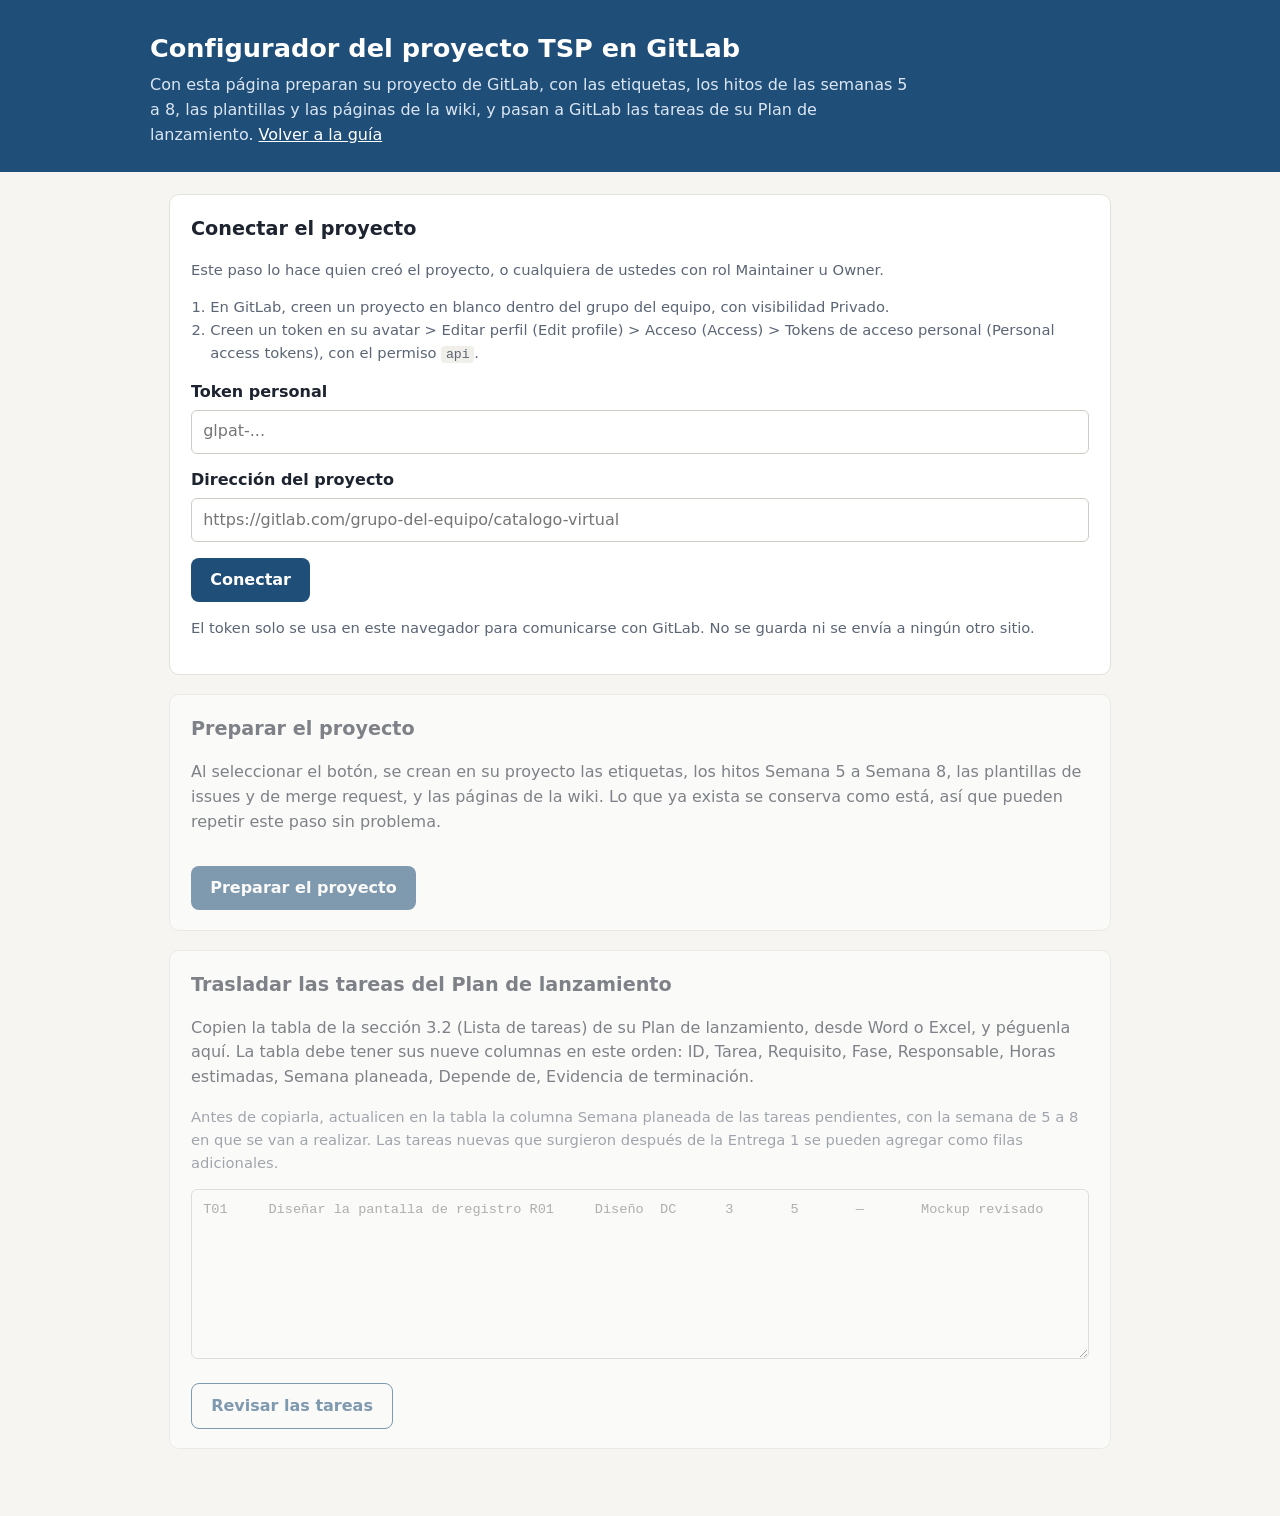
==== configurador.html @ aa5e044d "Publicar la guía del proyecto TSP en GitLab y el configurador Co-Authored-By: Claude Opus 5.5 <norep" ====
<!DOCTYPE html>
<html lang="es">
<head>
<meta charset="utf-8">
<meta name="viewport" content="width=device-width, initial-scale=1">
<title>Configurador del proyecto TSP en GitLab</title>
<style>
:root{--bg:#f6f5f2;--panel:#fff;--ink:#1d2430;--muted:#5b6575;--line:#e3e1dc;--accent:#1f4e79;--accent-soft:#e7eef6;--ok:#2e6b3f;--ok-soft:#e5f0e8;--bad:#8a2c22;--bad-soft:#f8e3e1;--warn:#7a4b12;--warn-soft:#f6eee2}
*{box-sizing:border-box}
body{margin:0;background:var(--bg);color:var(--ink);font:16px/1.55 system-ui,-apple-system,"Segoe UI",Roboto,Arial,sans-serif}
header{background:var(--accent);color:#fff;padding:1.8rem 1.2rem 1.5rem}
header .w{max-width:980px;margin:0 auto}
header h1{margin:0 0 .3rem;font-size:1.6rem}
header p{margin:0;color:#dbe6f2;max-width:760px}
header a{color:#fff}
main{max-width:980px;margin:0 auto;padding:1.4rem 1.2rem 3rem}
.step{background:var(--panel);border:1px solid var(--line);border-radius:10px;padding:1.2rem 1.3rem;margin-bottom:1.2rem}
.step h2{margin:0 0 .4rem;font-size:1.2rem}
.step.locked{opacity:.55;pointer-events:none}
label{display:block;font-weight:600;margin:.9rem 0 .3rem}
input[type=text],input[type=password],textarea,select{width:100%;padding:.55rem .7rem;border:1px solid #cfccc5;border-radius:6px;font:inherit;background:#fff}
textarea{min-height:170px;font-family:ui-monospace,Menlo,Consolas,monospace;font-size:.85rem}
button{margin-top:1rem;background:var(--accent);color:#fff;border:0;border-radius:8px;padding:.6rem 1.2rem;font:inherit;font-weight:600;cursor:pointer}
button.sec{background:#fff;color:var(--accent);border:1px solid var(--accent)}
button:disabled{opacity:.5;cursor:default}
.hint{color:var(--muted);font-size:.92rem}
.log{margin-top:1rem;max-height:340px;overflow:auto;border:1px solid var(--line);border-radius:8px;padding:.4rem .6rem;background:#fbfaf8;font-size:.9rem;display:none}
.log div{padding:.15rem 0}
.ok{color:var(--ok)}.bad{color:var(--bad)}.skip{color:var(--muted)}
.msg{padding:.6rem .8rem;border-radius:8px;margin-top:.8rem}
.msg.ok{background:var(--ok-soft)}.msg.bad{background:var(--bad-soft)}.msg.warn{background:var(--warn-soft);color:var(--warn)}
table{width:100%;border-collapse:collapse;font-size:.86rem;margin-top:.8rem}
th,td{border-bottom:1px solid var(--line);padding:.35rem .45rem;text-align:left;vertical-align:top}
th{background:#efede8}
code{background:#f1efe9;padding:.1em .35em;border-radius:4px;font-size:.9em}
.map{display:grid;grid-template-columns:200px 1fr;gap:.4rem .8rem;align-items:center;margin-top:.6rem}
.chk{display:flex;gap:.5rem;align-items:flex-start;margin-top:.8rem}
.chk input{margin-top:.3rem}
ol{padding-left:1.2rem}
</style>
</head>
<body>
<header><div class="w">
  <h1>Configurador del proyecto TSP en GitLab</h1>
  <p>Con esta página preparan su proyecto de GitLab, con las etiquetas, los hitos de las semanas 5 a 8, las plantillas y las páginas de la wiki, y pasan a GitLab las tareas de su Plan de lanzamiento. <a href="index.html">Volver a la guía</a></p>
</div></header>
<main>

<section class="step" id="s1">
  <h2>Conectar el proyecto</h2>
  <p class="hint">Este paso lo hace quien creó el proyecto, o cualquiera de ustedes con rol Maintainer u Owner.</p>
  <ol class="hint">
    <li>En GitLab, creen un proyecto en blanco dentro del grupo del equipo, con visibilidad Privado.</li>
    <li>Creen un token en su avatar &gt; Editar perfil (Edit profile) &gt; Acceso (Access) &gt; Tokens de acceso personal (Personal access tokens), con el permiso <code>api</code>.</li>
  </ol>
  <label for="tk">Token personal</label>
  <input id="tk" type="password" autocomplete="off" placeholder="glpat-...">
  <label for="pr">Dirección del proyecto</label>
  <input id="pr" type="text" placeholder="https://gitlab.com/grupo-del-equipo/catalogo-virtual">
  <button id="bConn">Conectar</button>
  <div id="connMsg"></div>
  <p class="hint">El token solo se usa en este navegador para comunicarse con GitLab. No se guarda ni se envía a ningún otro sitio.</p>
</section>

<section class="step locked" id="s2">
  <h2>Preparar el proyecto</h2>
  <p>Al seleccionar el botón, se crean en su proyecto las etiquetas, los hitos Semana 5 a Semana 8, las plantillas de issues y de merge request, y las páginas de la wiki. Lo que ya exista se conserva como está, así que pueden repetir este paso sin problema.</p>
  <button id="bSetup">Preparar el proyecto</button>
  <div class="log" id="logSetup"></div>
  <div id="setupMsg"></div>
</section>

<section class="step locked" id="s3">
  <h2>Trasladar las tareas del Plan de lanzamiento</h2>
  <p>Copien la tabla de la sección 3.2 (Lista de tareas) de su Plan de lanzamiento, desde Word o Excel, y péguenla aquí. La tabla debe tener sus nueve columnas en este orden: ID, Tarea, Requisito, Fase, Responsable, Horas estimadas, Semana planeada, Depende de, Evidencia de terminación.</p>
  <p class="hint">Antes de copiarla, actualicen en la tabla la columna Semana planeada de las tareas pendientes, con la semana de 5 a 8 en que se van a realizar. Las tareas nuevas que surgieron después de la Entrega 1 se pueden agregar como filas adicionales.</p>
  <textarea id="tasks" placeholder="T01	Diseñar la pantalla de registro	R01	Diseño	DC	3	5	—	Mockup revisado"></textarea>
  <button class="sec" id="bParse">Revisar las tareas</button>
  <div id="parseMsg"></div>
  <div id="mapBox" style="display:none">
    <label>Responsables</label>
    <p class="hint">Elijan para cada responsable de la tabla su usuario de GitLab. Para que aparezcan en la lista, todos deben estar invitados al grupo o al proyecto.</p>
    <div class="map" id="map"></div>
    <div class="chk"><input type="checkbox" id="past"><label for="past" style="margin:0;font-weight:400">Incluir las tareas planeadas para las semanas 1 a 4. Se crean cerradas, con la etiqueta <code>plan-anterior</code>, como registro del plan inicial.</label></div>
    <div id="preview"></div>
    <button id="bCreate">Crear las tareas en GitLab</button>
    <div class="log" id="logTasks"></div>
    <div id="tasksMsg"></div>
  </div>
</section>

</main>
<script>
/* ===================== Datos del proyecto ===================== */
const MILESTONES = [
  {title:"Semana 5", start:"2026-11-16", due:"2026-11-22", description:"Relanzamiento en GitLab. Entrega 2 entre el 21 y el 24 de noviembre."},
  {title:"Semana 6", start:"2026-11-23", due:"2026-11-29", description:"Desarrollo, inspecciones y pruebas."},
  {title:"Semana 7", start:"2026-11-30", due:"2026-12-06", description:"Cierre del catálogo, postmortem y video."},
  {title:"Semana 8", start:"2026-12-07", due:"2026-12-08", description:"Entrega 3: 8 de diciembre."}
];
const FIRST_WEEK = 5;

const LABELS = [
  ["tarea","#428BCA","Trabajo del plan"],
  ["relanzamiento","#6B5B95","Actas del relanzamiento"],
  ["reunion-semanal","#5CB85C","Reunión semanal y reportes por rol"],
  ["defecto","#D9534F","Defecto registrado"],
  ["riesgo","#F0AD4E","Riesgo del proyecto"],
  ["cambio-de-plan","#8E6C88","Cambio o replanificación"],
  ["plan-anterior","#A0A0A0","Tarea del plan inicial, anterior a GitLab"],
  ["inyectado: requisitos","#E9967A","Fase en que se introdujo el defecto"],
  ["inyectado: diseño","#E9967A","Fase en que se introdujo el defecto"],
  ["inyectado: implementación","#E9967A","Fase en que se introdujo el defecto"],
  ["inyectado: pruebas","#E9967A","Fase en que se introdujo el defecto"],
  ["removido: revisión de diseño","#7FB3D5","Fase en que se encontró el defecto"],
  ["removido: revisión de código","#7FB3D5","Fase en que se encontró el defecto"],
  ["removido: inspección","#7FB3D5","Fase en que se encontró el defecto"],
  ["removido: pruebas","#7FB3D5","Fase en que se encontró el defecto"],
  ["removido: uso","#7FB3D5","Fase en que se encontró el defecto"],
  ["tipo: 10 documentación","#B0B7C3","Comentarios, mensajes"],
  ["tipo: 20 sintaxis","#B0B7C3","Ortografía del código, puntuación, formato de instrucciones"],
  ["tipo: 30 construcción","#B0B7C3","Gestión de cambios, librerías, control de versiones"],
  ["tipo: 40 asignación","#B0B7C3","Declaraciones, nombres duplicados, alcance, límites"],
  ["tipo: 50 interfaz","#B0B7C3","Llamadas a funciones, entrada y salida, formatos de usuario"],
  ["tipo: 60 chequeo","#B0B7C3","Mensajes de error, validaciones inadecuadas"],
  ["tipo: 70 datos","#B0B7C3","Estructura y contenido de los datos"],
  ["tipo: 80 función","#B0B7C3","Lógica, ciclos, recursión, cálculos"],
  ["tipo: 90 sistema","#B0B7C3","Configuración, tiempos, memoria"],
  ["tipo: 100 entorno","#B0B7C3","Diseño, compilación, pruebas u otras herramientas de soporte"],
  ["impacto: alto","#C0392B","Impacto del riesgo"],
  ["impacto: medio","#E67E22","Impacto del riesgo"],
  ["impacto: bajo","#F4D03F","Impacto del riesgo"],
  ["probabilidad: alta","#C0392B","Probabilidad del riesgo"],
  ["probabilidad: media","#E67E22","Probabilidad del riesgo"],
  ["probabilidad: baja","#F4D03F","Probabilidad del riesgo"]
];

const FASES = "Requisitos, Diseño, Revisión de diseño, Implementación, Revisión de código, Inspección, Pruebas, Integración, Corrección, Gestión";
const SPEND_HELP = `<!-- Registro de tiempo: cada integrante agrega un comentario con la fase en la primera línea y el tiempo en la segunda.
Fases: ${FASES}.
Ejemplo de comentario: primera línea "Implementación", segunda línea "/spend 1h 30m AAAA-MM-DD".
-->`;

const TEMPLATES = {
".gitlab/issue_templates/tarea.md": `**ID en el plan:**
**Requisito:**
**Fase planeada:**
**Depende de:**
**Evidencia de terminación:**
**Tamaño estimado (LOC):**
**Tamaño real (LOC):**

## Descripción

${SPEND_HELP}

/label ~tarea
`,
".gitlab/issue_templates/acta-de-relanzamiento.md": `| Campo | Registro |
| --- | --- |
| Fecha |  |
| Hora de inicio y de finalización |  |
| Modalidad y lugar o enlace |  |
| Moderó |  |
| Registró el acta |  |
| Asistentes |  |
| Ausentes y motivo |  |

## Temas del relanzamiento tratados en esta sesión

- [ ] Estado del proyecto y objetivos
- [ ] Roles y metas del equipo
- [ ] Estrategia de desarrollo
- [ ] Plan general y plan de la próxima fase
- [ ] Plan de calidad
- [ ] Planes individuales y consolidación del plan
- [ ] Evaluación de riesgos
- [ ] Postmortem del relanzamiento

## Desarrollo de cada tema

### Estado del proyecto y objetivos

### Roles y metas del equipo

### Estrategia de desarrollo

### Plan general y plan de la próxima fase

### Plan de calidad

### Planes individuales y consolidación del plan

### Evaluación de riesgos

### Postmortem del relanzamiento

<!-- Eliminen las secciones de los temas que no se trataron en esta sesión. -->

## Decisiones tomadas

| Decisión | Justificación |
| --- | --- |
|  |  |

## Dificultades identificadas

| Dificultad | Acción acordada |
| --- | --- |
|  |  |

## Compromisos

| Compromiso | Responsable | Fecha límite | Tarea relacionada |
| --- | --- | --- | --- |
|  |  |  | # |

**Próxima reunión:**

/label ~relanzamiento
`,
".gitlab/issue_templates/reunion-semanal.md": `| Campo | Registro |
| --- | --- |
| Semana |  |
| Fecha |  |
| Hora de inicio y de finalización |  |
| Modalidad y lugar o enlace |  |
| Moderó |  |
| Asistentes |  |
| Ausentes y motivo |  |

## Revisión de compromisos de la reunión anterior

## Estado del proyecto

<!-- Lo presenta el gerente de planeación con los datos del paquete de evidencias. -->

| Indicador | Semana | Acumulado |
| --- | --- | --- |
| Horas planeadas |  |  |
| Horas reales |  |  |
| Valor planeado (PV) |  |  |
| Valor ganado (EV) |  |  |
| Defectos registrados |  |  |

## Reportes por rol

<!-- Cada uno agrega un comentario con este formato:

**Reporte de:** (rol)
**Horas trabajadas esta semana:**
**Tareas terminadas:**
**Tareas para la próxima semana:**
**Novedades del rol:**
**Dificultades:**
-->

## Metas y riesgos

## Decisiones tomadas

| Decisión | Justificación |
| --- | --- |
|  |  |

## Compromisos

| Compromiso | Responsable | Fecha límite | Tarea relacionada |
| --- | --- | --- | --- |
|  |  |  | # |

/label ~reunion-semanal
`,
".gitlab/issue_templates/defecto.md": `| Campo | Registro |
| --- | --- |
| Detectado por |  |
| Fecha de detección |  |
| Tarea o merge request relacionado | # o ! |

## Descripción del defecto

Qué falla, dónde y cómo se reproduce.

## Análisis

Cómo se determinó la fase en que se introdujo el defecto.

## Corrección

| Campo | Registro |
| --- | --- |
| Corrigió |  |
| Fecha de corrección |  |
| Verificación realizada |  |

<!-- Asignen las etiquetas tipo, inyectado y removido que correspondan.
El tiempo de corrección se registra en este issue: primera línea "Corrección", segunda línea "/spend 30m AAAA-MM-DD".
-->

/label ~defecto
`,
".gitlab/issue_templates/riesgo.md": `| Campo | Registro |
| --- | --- |
| Responsable de seguimiento |  |
| Fecha de identificación |  |

## Descripción del riesgo

Qué podría ocurrir y por qué causa.

## Efecto sobre el proyecto

## Plan de prevención

## Plan de mitigación

## Seguimiento

<!-- Asignen una etiqueta de impacto y una de probabilidad. Cada cambio en la evaluación se registra como comentario. -->

/label ~riesgo
`,
".gitlab/issue_templates/cambio-de-plan.md": `| Campo | Registro |
| --- | --- |
| Versión del plan |  |
| Fecha |  |
| Aprobado por |  |

## Cambio realizado

## Motivo

## Efecto en tareas, horas o fechas

## Tareas afectadas o creadas

- #

/label ~cambio-de-plan
`,
".gitlab/merge_request_templates/inspeccion.md": `Closes #

## Revisión personal

- [ ] El autor revisó su código con la lista de chequeo de la wiki antes de solicitar la inspección.

## Inspección

| Campo | Registro |
| --- | --- |
| Inspector 1 | @ |
| Inspector 2 | @ |

## Tamaño del cambio

| Medida | Valor |
| --- | --- |
| Líneas agregadas (+) |  |
| Líneas borradas (−) |  |

## Defectos encontrados en la inspección

- #

<!-- Cada inspector registra su tiempo en este merge request: primera línea "Inspección", segunda línea "/spend 45m AAAA-MM-DD". -->
`
};

const WIKI = [
 {title:"Planteamiento del proyecto", content:`## Datos generales

| Campo | Información |
| --- | --- |
| Nombre del proyecto |  |
| Fecha de inicio del proyecto |  |
| Fecha de entrega final | 8 de diciembre |
| Documento de origen | Actividad evaluativa Construcción de una tienda virtual |

## Objetivo del producto

## Usuarios del producto

| Tipo de usuario | Descripción | Qué necesita hacer con el producto | Requisitos relacionados |
| --- | --- | --- | --- |
|  |  |  |  |

## Alcance

### El proyecto incluye

### El proyecto deja por fuera

## Requisitos y criterios de aceptación

| ID | Requisito | Origen | Criterio de aceptación |
| --- | --- | --- | --- |
| R01 |  |  |  |

## Criterios de éxito del equipo

| Criterio | Indicador o forma de medirlo | Meta | Responsable de seguimiento |
| --- | --- | --- | --- |
|  |  |  |  |

## Entorno de trabajo y tecnologías

| Elemento | Herramienta o tecnología elegida | Razón de la elección | Enlace |
| --- | --- | --- | --- |
| Interfaz de usuario (frontend) |  |  |  |
| Lógica y datos (backend, base de datos) |  |  |  |
| Repositorio de código y control de versiones | GitLab |  |  |
| Tablero de tareas | GitLab |  |  |
| Canal de comunicación del equipo |  |  |  |
| Documentos compartidos | Wiki de GitLab |  |  |
| Registro de tiempos | GitLab |  |  |
`},
 {title:"Equipo y roles", content:`## Integrantes

| Nombre completo | Iniciales | Usuario de GitLab | Conocimientos y experiencia relevantes | Interés principal en el proyecto |
| --- | --- | --- | --- | --- |
|  |  | @ |  |  |

## Asignación de roles

| Rol TSPi | Titular | Suplente | Responsabilidades concretas en este proyecto | Evidencia que produce |
| --- | --- | --- | --- | --- |
| Líder de equipo |  |  |  |  |
| Gerente de desarrollo |  |  |  |  |
| Gerente de planeación |  |  |  |  |
| Gerente de calidad y proceso |  |  |  |  |
| Gerente de soporte |  |  |  |  |

## Acuerdos de trabajo

| Aspecto | Acuerdo del equipo |
| --- | --- |
| Canal principal de comunicación y tiempo de respuesta esperado |  |
| Reuniones de equipo: día, hora, duración y modalidad |  |
| Lugar donde se registran tareas, tiempos, acuerdos y evidencias | GitLab |
| Revisión del trabajo y condiciones para dar una tarea por terminada |  |
| Manejo de bloqueos, retrasos e incumplimientos |  |
| Aprobación y registro de cambios al plan | Issue de cambio de plan |
| Toma de decisiones cuando no hay consenso |  |

## Disponibilidad semanal (horas de tarea)

| Integrante | Semana 5 | Semana 6 | Semana 7 | Semana 8 | Total |
| --- | --- | --- | --- | --- | --- |
|  |  |  |  |  |  |
| Total equipo |  |  |  |  |  |
`},
 {title:"Estrategia y proceso", content:`## Componentes del catálogo

| Componente | Requisitos que atiende | Tamaño estimado (LOC) | Responsable |
| --- | --- | --- | --- |
|  |  |  |  |
| Total |  |  |  |

## Orden de construcción e integración

## Proceso de desarrollo

1. Cada tarea de código se trabaja en una rama creada desde su issue.
2. El autor revisa su código con la lista de chequeo antes de solicitar la inspección.
3. Dos compañeros inspeccionan el merge request y registran cada hallazgo como comentario.
4. El autor registra los defectos, los corrige y solicita la verificación.
5. Con la aprobación de los inspectores, el autor integra el merge request y la tarea se cierra.

## Fases para el registro de tiempo

${FASES}.

## Reportes semanales por rol

| Rol | Qué reporta en la reunión semanal |
| --- | --- |
| Líder de equipo |  |
| Gerente de desarrollo |  |
| Gerente de planeación |  |
| Gerente de calidad y proceso |  |
| Gerente de soporte |  |
`},
 {title:"Plan de calidad", content:`## Metas de calidad

| Meta | Indicador | Valor esperado | Responsable |
| --- | --- | --- | --- |
| Densidad de defectos en pruebas | Defectos por KLOC | 5 o menos |  |
| Tasa de revisión en inspecciones | LOC por hora | 150 o menos |  |
|  |  |  |  |

## Defectos estimados por fase

| Fase | Defectos que se espera introducir | Defectos que se espera remover |
| --- | --- | --- |
| Diseño |  |  |
| Revisión de diseño |  |  |
| Implementación |  |  |
| Revisión de código |  |  |
| Inspección |  |  |
| Pruebas |  |  |

## Plan de pruebas

| Requisito | Caso de prueba | Resultado esperado | Responsable |
| --- | --- | --- | --- |
| R01 |  |  |  |
`},
 {title:"Listas de chequeo", content:`## Revisión de diseño

- [ ] Cada requisito asignado al componente tiene su diseño.
- [ ] Los datos de entrada y salida están definidos.
- [ ]

## Revisión de código

- [ ] El código cumple el estándar de codificación del equipo.
- [ ] Los nombres de variables y funciones son claros y no se repiten.
- [ ] Las validaciones de datos de entrada están completas.
- [ ] Los mensajes al usuario son correctos.
- [ ]

<!-- Cada uno agrega los puntos de los defectos que comete con mayor frecuencia. -->
`},
 {title:"Postmortem y conclusiones", content:`## Plan frente a resultados

| Medida | Planeado | Real | Diferencia |
| --- | --- | --- | --- |
| Horas de tarea |  |  |  |
| Tamaño (LOC) |  |  |  |
| Tareas terminadas |  |  |  |
| Valor ganado (EV) |  |  |  |
| Defectos |  |  |  |

## Métricas de calidad

| Métrica | Resultado | Meta |
| --- | --- | --- |
| Densidad de defectos (defectos por KLOC) |  |  |
| Tasa de revisión (LOC por hora) |  |  |
| Defectos por hora |  |  |
| Rendimiento (yield) |  |  |

## Reflexión del equipo

### Qué pasó durante el desarrollo del proyecto

### Cómo resolvieron las dificultades

### Cómo fue el manejo de los roles

### Si los reportes de trabajo reflejan el compromiso individual y del equipo

## Conclusiones

1.
`}
];

/* ===================== Utilidades ===================== */
const API = "https://gitlab.com/api/v4";
let TOKEN = "", PID = "", PROJECT = null, MEMBERS = [], ROWS = [], RESP = [];
const $ = id => document.getElementById(id);
const enc = encodeURIComponent;
function projPath(u){ try{ const x=new URL(u.trim()); return x.pathname.replace(/^\/+|\/+$/g,"").replace(/\/-\/.*$/,""); } catch(e){ return u.trim().replace(/^\/+|\/+$/g,""); } }
async function api(method, path, body){
  const opt = {method, headers:{"PRIVATE-TOKEN":TOKEN}};
  if(body!==undefined){ opt.headers["Content-Type"]="application/json"; opt.body=JSON.stringify(body); }
  const r = await fetch(API+path, opt);
  let data=null; const t=await r.text(); try{ data=t?JSON.parse(t):null; }catch(e){ data=t; }
  if(!r.ok){ const m = data && (data.message||data.error) ? JSON.stringify(data.message||data.error) : ("HTTP "+r.status); const err=new Error(m); err.status=r.status; throw err; }
  return data;
}
async function getAll(path){
  let page=1, out=[];
  for(;;){ const sep=path.includes("?")?"&":"?"; const d=await api("GET", `${path}${sep}per_page=100&page=${page}`); out=out.concat(d); if(d.length<100) break; page++; }
  return out;
}
function log(boxId, cls, txt){ const b=$(boxId); b.style.display="block"; const d=document.createElement("div"); d.className=cls; d.textContent=txt; b.appendChild(d); b.scrollTop=b.scrollHeight; }
function msg(id, cls, html){ $(id).innerHTML = `<div class="msg ${cls}">${html}</div>`; }
function escHtml(s){ return String(s).replace(/[&<>"]/g,c=>({"&":"&amp;","<":"&lt;",">":"&gt;",'"':"&quot;"}[c])); }

/* ===================== Paso 1 ===================== */
$("bConn").onclick = async () => {
  TOKEN = $("tk").value.trim(); const p = projPath($("pr").value);
  if(!TOKEN || !p){ msg("connMsg","bad","Escriban el token y la dirección del proyecto."); return; }
  $("bConn").disabled = true; msg("connMsg","warn","Conectando…");
  try{
    const me = await api("GET","/user");
    PROJECT = await api("GET","/projects/"+enc(p));
    PID = PROJECT.id;
    MEMBERS = (await getAll(`/projects/${PID}/members/all`)).filter(m=>m.state==="active" && !/bot/i.test(m.username));
    const lvl = (PROJECT.permissions && Math.max((PROJECT.permissions.project_access||{}).access_level||0,(PROJECT.permissions.group_access||{}).access_level||0)) || 0;
    let warn = "";
    if(lvl < 40) warn = "<br>Su rol en el proyecto es menor que Maintainer. Pidan al creador del proyecto que realice la preparación o que les asigne el rol Maintainer.";
    msg("connMsg", lvl<40?"warn":"ok", `Conectado como <b>${escHtml(me.name)}</b> (@${escHtml(me.username)}) al proyecto <b>${escHtml(PROJECT.name_with_namespace)}</b>. Integrantes encontrados: ${MEMBERS.length}.${warn}`);
    $("s2").classList.remove("locked"); $("s3").classList.remove("locked");
  }catch(e){
    msg("connMsg","bad", e.status===401 ? "GitLab no reconoce el token. Verifiquen que esté completo y que tenga el permiso api." : e.status===404 ? "No se encontró el proyecto. Verifiquen la dirección y que su usuario sea integrante del proyecto." : "No fue posible conectar: "+escHtml(e.message));
  }finally{ $("bConn").disabled = false; }
};

/* ===================== Paso 2 ===================== */
$("bSetup").onclick = async () => {
  const L="logSetup"; $(L).innerHTML=""; $("bSetup").disabled=true; let errors=0;
  try{
    // Etiquetas
    const existing = new Set((await getAll(`/projects/${PID}/labels?include_ancestor_groups=true`)).map(l=>l.name));
    for(const [name,color,description] of LABELS){
      if(existing.has(name)){ log(L,"skip","Etiqueta existente: "+name); continue; }
      try{ await api("POST",`/projects/${PID}/labels`,{name,color,description}); log(L,"ok","Etiqueta creada: "+name); }
      catch(e){ errors++; log(L,"bad",`Etiqueta ${name}: ${e.message}`); }
    }
    // Hitos
    const ms = new Set((await getAll(`/projects/${PID}/milestones`)).map(m=>m.title));
    for(const m of MILESTONES){
      if(ms.has(m.title)){ log(L,"skip","Hito existente: "+m.title); continue; }
      try{ await api("POST",`/projects/${PID}/milestones`,{title:m.title,start_date:m.start,due_date:m.due,description:m.description}); log(L,"ok",`Hito creado: ${m.title} (${m.start} a ${m.due})`); }
      catch(e){ errors++; log(L,"bad",`Hito ${m.title}: ${e.message}`); }
    }
    // Plantillas
    const branch = PROJECT.default_branch || "main";
    const empty = !PROJECT.default_branch;
    const actions = [];
    for(const [path,content] of Object.entries(TEMPLATES)){
      let exists=false;
      if(!empty){ try{ await api("GET",`/projects/${PID}/repository/files/${enc(path)}?ref=${enc(branch)}`); exists=true; }catch(e){ if(e.status!==404) throw e; } }
      if(exists) log(L,"skip","Plantilla existente: "+path); else actions.push({action:"create",file_path:path,content});
    }
    if(actions.length){
      try{ await api("POST",`/projects/${PID}/repository/commits`,{branch,commit_message:"Agregar plantillas del proyecto TSP",actions}); actions.forEach(a=>log(L,"ok","Plantilla creada: "+a.file_path)); }
      catch(e){ errors++; log(L,"bad","Plantillas: "+e.message+(e.status===403?" (la rama principal está protegida; se requiere rol Maintainer)":"")); }
    }
    // Wiki
    let pages=[];
    try{ pages = await api("GET",`/projects/${PID}/wikis`); }catch(e){ if(e.status===404 || e.status===403){ log(L,"bad","La wiki está desactivada. Actívenla en Configuración > General > Visibilidad, funciones del proyecto, permisos (Settings > General > Visibility, project features, permissions)."); errors++; pages=null; } else throw e; }
    if(pages){
      const titles = new Set(pages.map(p=>p.title.toLowerCase()));
      for(const w of WIKI){
        if(titles.has(w.title.toLowerCase())){ log(L,"skip","Página de wiki existente: "+w.title); continue; }
        try{ await api("POST",`/projects/${PID}/wikis`,{title:w.title,content:w.content,format:"markdown"}); log(L,"ok","Página de wiki creada: "+w.title); }
        catch(e){ errors++; log(L,"bad",`Wiki ${w.title}: ${e.message}`); }
      }
    }
    PROJECT = await api("GET","/projects/"+PID);
    msg("setupMsg", errors?"warn":"ok", errors ? `La preparación terminó con ${errors} elemento(s) sin crear. Revisen los mensajes en rojo y vuelvan a ejecutar este paso.` : "El proyecto quedó preparado. Continúen con el traslado de las tareas.");
  }catch(e){ msg("setupMsg","bad","La preparación se detuvo: "+escHtml(e.message)); }
  finally{ $("bSetup").disabled=false; }
};

/* ===================== Paso 3 ===================== */
function parseHours(s){ const v=parseFloat(String(s).replace(",",".").replace(/[^\d.]/g,"")); return isNaN(v)?0:v; }
function parseWeek(s){ const m=String(s).match(/\d+/); return m?parseInt(m[0],10):null; }
function duration(h){ const tot=Math.round(h*60); const hh=Math.floor(tot/60), mm=tot%60; return (hh?hh+"h":"")+(mm?mm+"m":"") || "0m"; }
function splitRows(text){
  return text.replace(/\r/g,"").split("\n").map(l=>l.split("\t").map(c=>c.trim())).filter(r=>r.some(c=>c));
}
$("bParse").onclick = () => {
  const raw = splitRows($("tasks").value);
  ROWS = [];
  const issues = [];
  raw.forEach((r,i)=>{
    if(i===0 && /tarea/i.test(r[1]||"") && /id/i.test(r[0]||"")) return;
    if(r.length<7){ issues.push(`Fila ${i+1}: tiene ${r.length} columnas`); return; }
    const [id,tarea,req,fase,resp,horas,semana,dep,evid] = r.concat(Array(9).fill("")).slice(0,9);
    if(!tarea){ issues.push(`Fila ${i+1}: sin nombre de tarea`); return; }
    ROWS.push({id,tarea,req,fase,resp,horas:parseHours(horas),semana:parseWeek(semana),semRaw:semana,dep,evid});
  });
  if(!ROWS.length){ msg("parseMsg","bad","No se reconocieron tareas. Peguen la tabla copiada desde Word o Excel, con sus columnas separadas."); $("mapBox").style.display="none"; return; }
  msg("parseMsg", issues.length?"warn":"ok", `Tareas reconocidas: ${ROWS.length}.` + (issues.length? "<br>Filas omitidas: "+escHtml(issues.join("; ")) : ""));
  RESP = [...new Set(ROWS.map(r=>r.resp).filter(Boolean))];
  const opts = `<option value="">Sin asignar</option>` + MEMBERS.map(m=>`<option value="${m.id}">${escHtml(m.name)} (@${escHtml(m.username)})</option>`).join("");
  $("map").innerHTML = RESP.map((r,i)=>`<div>${escHtml(r)}</div><select id="rm${i}">${opts}</select>`).join("");
  RESP.forEach((r,i)=>{ // sugerencia automática por iniciales o nombre
    const low=r.toLowerCase(); const m = MEMBERS.find(x=>{ const ini=x.name.split(/\s+/).map(w=>w[0]).join("").toLowerCase(); return ini===low || x.username.toLowerCase()===low.replace("@","") || x.name.toLowerCase().includes(low); });
    if(m) $("rm"+i).value = m.id;
  });
  renderPreview();
  $("mapBox").style.display="block";
};
$("past").onchange = renderPreview;
function renderPreview(){
  const past=$("past").checked;
  const rows = ROWS.map(r=>{
    let destino;
    if(r.semana && r.semana>=FIRST_WEEK && r.semana<=8) destino = "Semana "+r.semana;
    else if(r.semana && r.semana<FIRST_WEEK) destino = past ? "Cerrada, plan anterior" : "No se crea";
    else destino = "Sin hito";
    return `<tr><td>${escHtml(r.id)}</td><td>${escHtml(r.tarea)}</td><td>${escHtml(r.fase)}</td><td>${escHtml(r.resp)}</td><td>${r.horas?duration(r.horas):""}</td><td>${destino}</td></tr>`;
  }).join("");
  $("preview").innerHTML = `<table><thead><tr><th>ID</th><th>Tarea</th><th>Fase</th><th>Responsable</th><th>Estimación</th><th>Destino</th></tr></thead><tbody>${rows}</tbody></table>`;
}
$("bCreate").onclick = async () => {
  const L="logTasks"; $(L).innerHTML=""; $("bCreate").disabled=true; let ok=0, err=0, skip=0;
  try{
    const ms = await getAll(`/projects/${PID}/milestones`);
    const msId = t => (ms.find(m=>m.title===t)||{}).id;
    const labels = new Set((await getAll(`/projects/${PID}/labels?include_ancestor_groups=true`)).map(l=>l.name));
    if(!labels.has("tarea")){ msg("tasksMsg","bad","Primero ejecuten el paso Preparar el proyecto."); return; }
    const existing = new Set((await getAll(`/projects/${PID}/issues?labels=tarea&state=all`)).map(i=>i.title));
    const respMap = {}; RESP.forEach((r,i)=>respMap[r]=$("rm"+i).value);
    const past=$("past").checked;
    for(const r of ROWS){
      const isPast = r.semana && r.semana<FIRST_WEEK;
      if(isPast && !past){ skip++; continue; }
      const title = (r.id? `Tarea ${r.id}: ` : "Tarea: ") + r.tarea;
      if(existing.has(title)){ log(L,"skip","Ya existe: "+title); skip++; continue; }
      const description = `**ID en el plan:** ${r.id}\n**Requisito:** ${r.req}\n**Fase planeada:** ${r.fase}\n**Depende de:** ${r.dep}\n**Evidencia de terminación:** ${r.evid}\n**Semana planeada en el plan inicial:** ${r.semRaw}\n**Tamaño estimado (LOC):** \n**Tamaño real (LOC):** \n\n## Descripción\n\n${SPEND_HELP}\n`;
      const body = {title, description, labels: isPast ? "tarea,plan-anterior" : "tarea"};
      const mid = (!isPast && r.semana) ? msId("Semana "+r.semana) : null; if(mid) body.milestone_id = mid;
      const a = respMap[r.resp]; if(a) body.assignee_ids=[parseInt(a,10)];
      try{
        const is = await api("POST",`/projects/${PID}/issues`,body);
        if(r.horas) await api("POST",`/projects/${PID}/issues/${is.iid}/time_estimate?duration=${enc(duration(r.horas))}`);
        if(isPast) await api("PUT",`/projects/${PID}/issues/${is.iid}`,{state_event:"close"});
        ok++; log(L,"ok",`Creada #${is.iid}: ${title}`);
      }catch(e){ err++; log(L,"bad",`${title}: ${e.message}`); }
    }
    msg("tasksMsg", err?"warn":"ok", `Tareas creadas: ${ok}. Omitidas: ${skip}. Con error: ${err}.` + (err? " Corrijan la causa indicada y vuelvan a ejecutar; las tareas ya creadas no se duplican." : " Revísenlas en Planificación &gt; Elementos de trabajo (Plan &gt; Work items)."));
  }catch(e){ msg("tasksMsg","bad","El traslado se detuvo: "+escHtml(e.message)); }
  finally{ $("bCreate").disabled=false; }
};
</script>
</body>
</html>
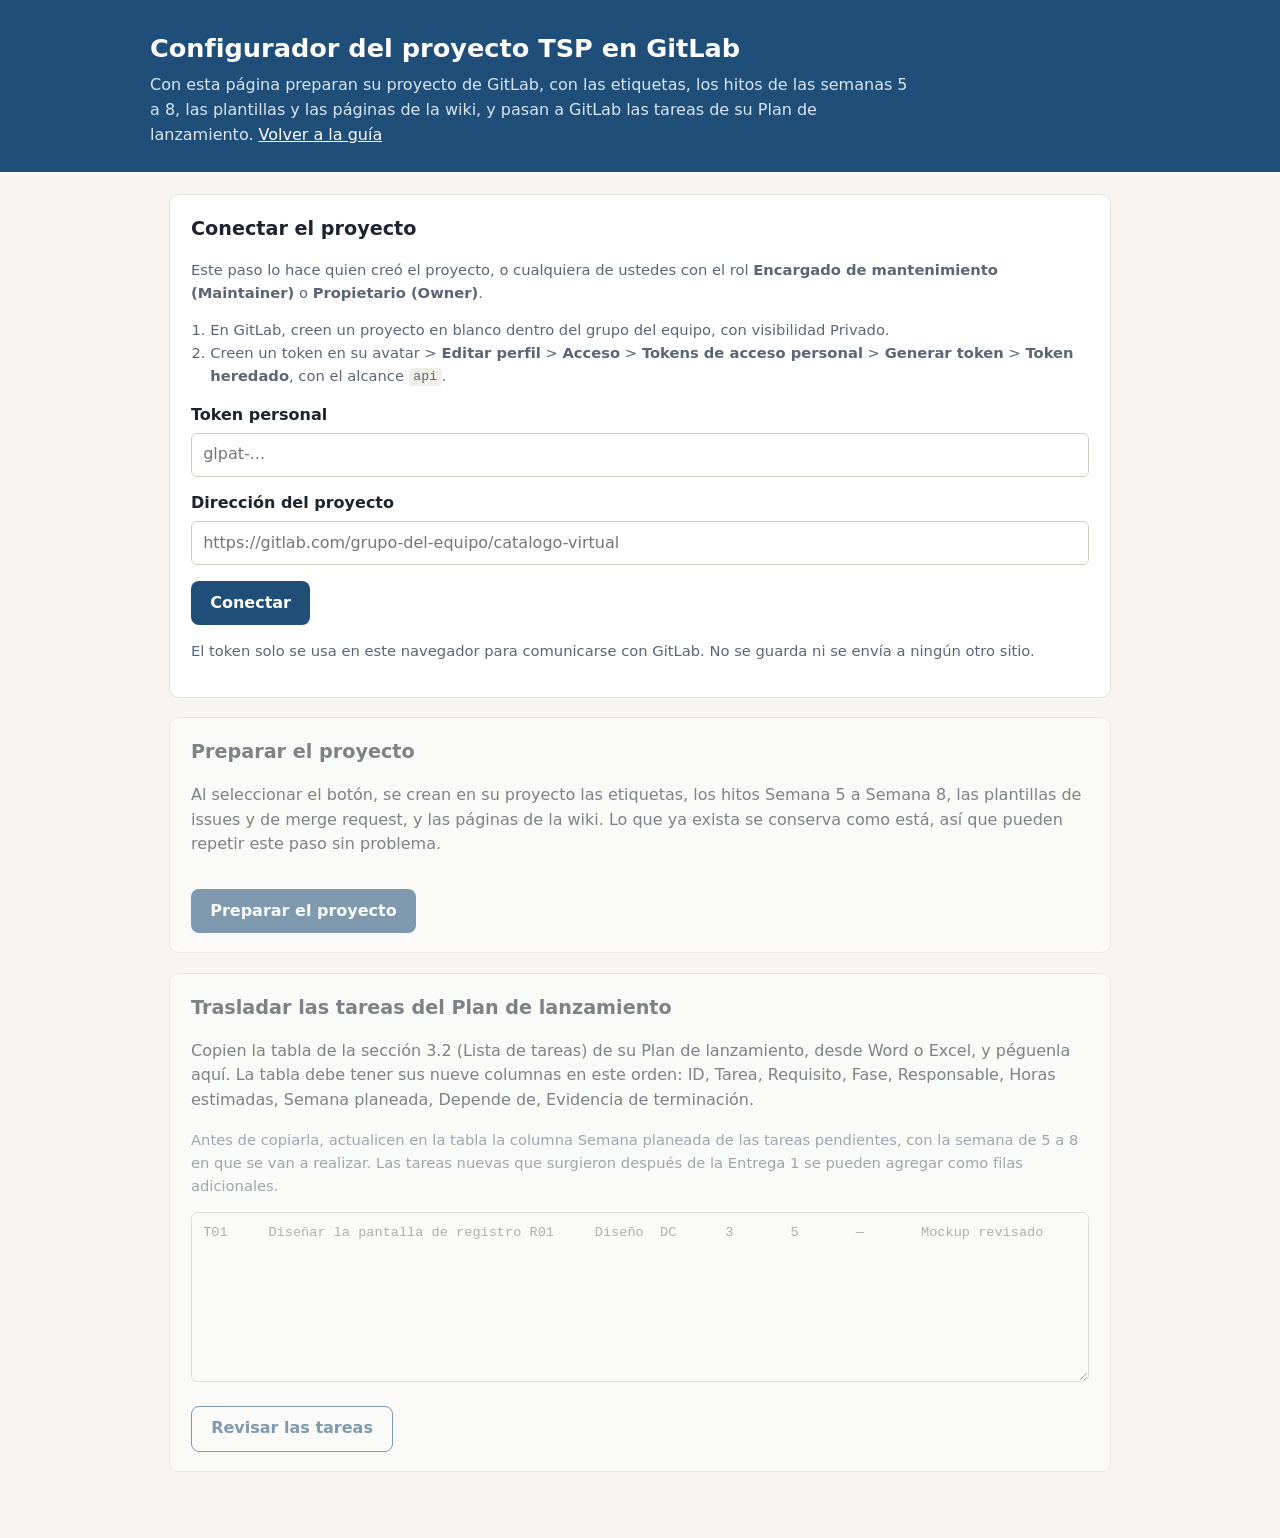
==== commit fd6c5170: "Agregar manual paso a paso con capturas y actualizar nombres de la interfaz Co-Authored-By: Claude O" ====
--- a/configurador.html
+++ b/configurador.html
@@ -48,10 +48,10 @@
 
 <section class="step" id="s1">
   <h2>Conectar el proyecto</h2>
-  <p class="hint">Este paso lo hace quien creó el proyecto, o cualquiera de ustedes con rol Maintainer u Owner.</p>
+  <p class="hint">Este paso lo hace quien creó el proyecto, o cualquiera de ustedes con el rol <b>Encargado de mantenimiento (Maintainer)</b> o <b>Propietario (Owner)</b>.</p>
   <ol class="hint">
     <li>En GitLab, creen un proyecto en blanco dentro del grupo del equipo, con visibilidad Privado.</li>
-    <li>Creen un token en su avatar &gt; Editar perfil (Edit profile) &gt; Acceso (Access) &gt; Tokens de acceso personal (Personal access tokens), con el permiso <code>api</code>.</li>
+    <li>Creen un token en su avatar &gt; <b>Editar perfil</b> &gt; <b>Acceso</b> &gt; <b>Tokens de acceso personal</b> &gt; <b>Generar token</b> &gt; <b>Token heredado</b>, con el alcance <code>api</code>.</li>
   </ol>
   <label for="tk">Token personal</label>
   <input id="tk" type="password" autocomplete="off" placeholder="glpat-...">
@@ -142,13 +142,15 @@
 -->`;
 
 const TEMPLATES = {
-".gitlab/issue_templates/tarea.md": `**ID en el plan:**
-**Requisito:**
-**Fase planeada:**
-**Depende de:**
-**Evidencia de terminación:**
-**Tamaño estimado (LOC):**
-**Tamaño real (LOC):**
+".gitlab/issue_templates/tarea.md": `| Campo | Registro |
+| --- | --- |
+| ID en el plan |  |
+| Requisito |  |
+| Fase planeada |  |
+| Depende de |  |
+| Evidencia de terminación |  |
+| Tamaño estimado (LOC) |  |
+| Tamaño real (LOC) |  |
 
 ## Descripción
 
@@ -247,12 +249,12 @@
 
 <!-- Cada uno agrega un comentario con este formato:
 
-**Reporte de:** (rol)
-**Horas trabajadas esta semana:**
-**Tareas terminadas:**
-**Tareas para la próxima semana:**
-**Novedades del rol:**
-**Dificultades:**
+- **Reporte de:** (rol)
+- **Horas trabajadas esta semana:**
+- **Tareas terminadas:**
+- **Tareas para la próxima semana:**
+- **Novedades del rol:**
+- **Dificultades:**
 -->
 
 ## Metas y riesgos
@@ -588,10 +590,10 @@
     const me = await api("GET","/user");
     PROJECT = await api("GET","/projects/"+enc(p));
     PID = PROJECT.id;
-    MEMBERS = (await getAll(`/projects/${PID}/members/all`)).filter(m=>m.state==="active" && !/bot/i.test(m.username));
+    MEMBERS = (await getAll(`/projects/${PID}/members/all`)).filter(m=>m.state==="active" && !m.bot && !/(^|[-_])bot([-_]|$)|^duo-|project_\d+_bot|group_\d+_bot/i.test(m.username));
     const lvl = (PROJECT.permissions && Math.max((PROJECT.permissions.project_access||{}).access_level||0,(PROJECT.permissions.group_access||{}).access_level||0)) || 0;
     let warn = "";
-    if(lvl < 40) warn = "<br>Su rol en el proyecto es menor que Maintainer. Pidan al creador del proyecto que realice la preparación o que les asigne el rol Maintainer.";
+    if(lvl < 40) warn = "<br>Su rol en el proyecto es menor que Encargado de mantenimiento (Maintainer). Pidan al creador del proyecto que realice la preparación o que les asigne ese rol.";
     msg("connMsg", lvl<40?"warn":"ok", `Conectado como <b>${escHtml(me.name)}</b> (@${escHtml(me.username)}) al proyecto <b>${escHtml(PROJECT.name_with_namespace)}</b>. Integrantes encontrados: ${MEMBERS.length}.${warn}`);
     $("s2").classList.remove("locked"); $("s3").classList.remove("locked");
   }catch(e){
@@ -628,7 +630,7 @@
     }
     if(actions.length){
       try{ await api("POST",`/projects/${PID}/repository/commits`,{branch,commit_message:"Agregar plantillas del proyecto TSP",actions}); actions.forEach(a=>log(L,"ok","Plantilla creada: "+a.file_path)); }
-      catch(e){ errors++; log(L,"bad","Plantillas: "+e.message+(e.status===403?" (la rama principal está protegida; se requiere rol Maintainer)":"")); }
+      catch(e){ errors++; log(L,"bad","Plantillas: "+e.message+(e.status===403?" (la rama principal está protegida; se requiere el rol Encargado de mantenimiento)":"")); }
     }
     // Wiki
     let pages=[];
@@ -671,7 +673,9 @@
   const opts = `<option value="">Sin asignar</option>` + MEMBERS.map(m=>`<option value="${m.id}">${escHtml(m.name)} (@${escHtml(m.username)})</option>`).join("");
   $("map").innerHTML = RESP.map((r,i)=>`<div>${escHtml(r)}</div><select id="rm${i}">${opts}</select>`).join("");
   RESP.forEach((r,i)=>{ // sugerencia automática por iniciales o nombre
-    const low=r.toLowerCase(); const m = MEMBERS.find(x=>{ const ini=x.name.split(/\s+/).map(w=>w[0]).join("").toLowerCase(); return ini===low || x.username.toLowerCase()===low.replace("@","") || x.name.toLowerCase().includes(low); });
+    const low=r.toLowerCase().replace("@","").trim();
+    const subseq=(a,b)=>{let i=0; for(const ch of b){ if(ch===a[i]) i++; } return i===a.length;};
+    const m = MEMBERS.find(x=>{ const ini=x.name.split(/\s+/).map(w=>w[0]||"").join("").toLowerCase(); return ini===low || x.username.toLowerCase()===low || (low.length>=2 && low.length<=4 && ini[0]===low[0] && subseq(low,ini)) || (low.length>3 && x.name.toLowerCase().includes(low)); });
     if(m) $("rm"+i).value = m.id;
   });
   renderPreview();
@@ -704,7 +708,8 @@
       if(isPast && !past){ skip++; continue; }
       const title = (r.id? `Tarea ${r.id}: ` : "Tarea: ") + r.tarea;
       if(existing.has(title)){ log(L,"skip","Ya existe: "+title); skip++; continue; }
-      const description = `**ID en el plan:** ${r.id}\n**Requisito:** ${r.req}\n**Fase planeada:** ${r.fase}\n**Depende de:** ${r.dep}\n**Evidencia de terminación:** ${r.evid}\n**Semana planeada en el plan inicial:** ${r.semRaw}\n**Tamaño estimado (LOC):** \n**Tamaño real (LOC):** \n\n## Descripción\n\n${SPEND_HELP}\n`;
+      const cell = v => String(v||"").replace(/\|/g,"/");
+      const description = `| Campo | Registro |\n| --- | --- |\n| ID en el plan | ${cell(r.id)} |\n| Requisito | ${cell(r.req)} |\n| Fase planeada | ${cell(r.fase)} |\n| Depende de | ${cell(r.dep)} |\n| Evidencia de terminación | ${cell(r.evid)} |\n| Semana planeada en el plan inicial | ${cell(r.semRaw)} |\n| Tamaño estimado (LOC) |  |\n| Tamaño real (LOC) |  |\n\n## Descripción\n\n${SPEND_HELP}\n`;
       const body = {title, description, labels: isPast ? "tarea,plan-anterior" : "tarea"};
       const mid = (!isPast && r.semana) ? msId("Semana "+r.semana) : null; if(mid) body.milestone_id = mid;
       const a = respMap[r.resp]; if(a) body.assignee_ids=[parseInt(a,10)];
